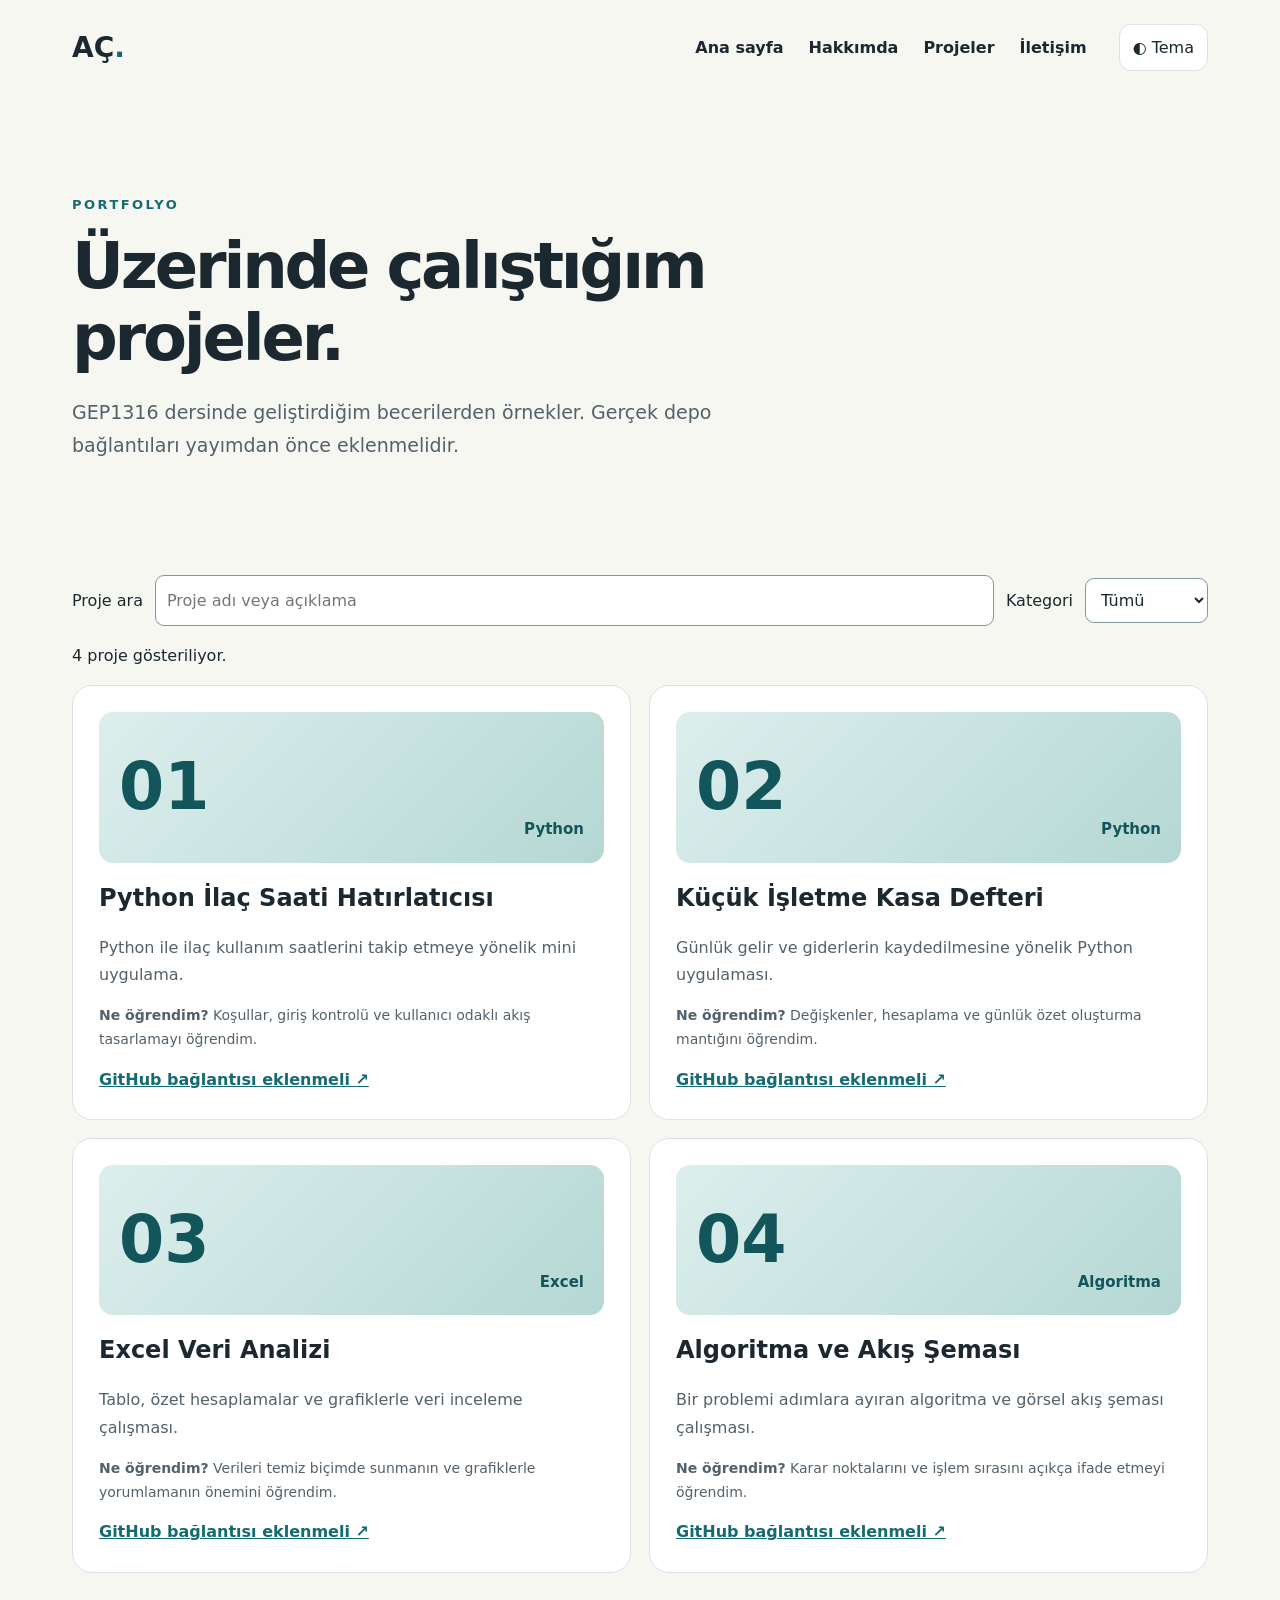
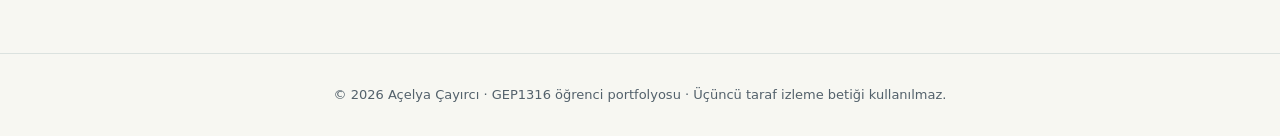
==== projeler.html @ 8b23d7c6 "Add files via upload" ====
<!doctype html><html lang="tr"><head><meta charset="utf-8"><meta name="viewport" content="width=device-width,initial-scale=1"><meta name="description" content="Açelya Çayırcı, eczacılık ve dijital okuryazarlık portfolyosu"><title>Projeler | Açelya Çayırcı</title><link rel="stylesheet" href="style.css"></head><body><a class="skip" href="#main">İçeriğe geç</a><header class="top"><a class="logo" href="index.html">AÇ<span>.</span></a><button id="menu" class="menu" aria-expanded="false" aria-controls="nav">☰ <span class="sr">Menüyü aç</span></button><nav id="nav" aria-label="Ana menü"><a href="index.html">Ana sayfa</a><a href="hakkimda.html">Hakkımda</a><a href="projeler.html">Projeler</a><a href="iletisim.html">İletişim</a></nav><button id="theme" aria-label="Karanlık modu aç">◐ Tema</button></header><main id="main"><section class="pagehead"><p class="eyebrow">PORTFOLYO</p><h1>Üzerinde çalıştığım projeler.</h1><p class="lead">GEP1316 dersinde geliştirdiğim becerilerden örnekler. Gerçek depo bağlantıları yayımdan önce eklenmelidir.</p></section><section class="section"><div class="filters"><label for="search">Proje ara</label><input id="search" type="search" placeholder="Proje adı veya açıklama"><label for="filter">Kategori</label><select id="filter"><option value="all">Tümü</option><option value="python">Python</option><option value="excel">Excel</option><option value="algoritma">Algoritma</option></select></div><p id="count" role="status" aria-live="polite"></p><div class="cards projects"><article class="card project" data-category="python" data-search="python i̇laç saati hatırlatıcısı python ile ilaç kullanım saatlerini takip etmeye yönelik mini uygulama."><div class="project-art" role="img" aria-label="Python İlaç Saati Hatırlatıcısı projesi için Python temalı grafik">01<small>Python</small></div><h2>Python İlaç Saati Hatırlatıcısı</h2><p>Python ile ilaç kullanım saatlerini takip etmeye yönelik mini uygulama.</p><p class="learn"><strong>Ne öğrendim?</strong> Koşullar, giriş kontrolü ve kullanıcı odaklı akış tasarlamayı öğrendim.</p><a class="link" href="https://github.com/" target="_blank" rel="noopener noreferrer" aria-label="Python İlaç Saati Hatırlatıcısı için GitHub ana sayfasını aç (proje bağlantısı henüz eklenmedi)">GitHub bağlantısı eklenmeli ↗</a></article><article class="card project" data-category="python" data-search="küçük i̇şletme kasa defteri günlük gelir ve giderlerin kaydedilmesine yönelik python uygulaması."><div class="project-art" role="img" aria-label="Küçük İşletme Kasa Defteri projesi için Python temalı grafik">02<small>Python</small></div><h2>Küçük İşletme Kasa Defteri</h2><p>Günlük gelir ve giderlerin kaydedilmesine yönelik Python uygulaması.</p><p class="learn"><strong>Ne öğrendim?</strong> Değişkenler, hesaplama ve günlük özet oluşturma mantığını öğrendim.</p><a class="link" href="https://github.com/" target="_blank" rel="noopener noreferrer" aria-label="Küçük İşletme Kasa Defteri için GitHub ana sayfasını aç (proje bağlantısı henüz eklenmedi)">GitHub bağlantısı eklenmeli ↗</a></article><article class="card project" data-category="excel" data-search="excel veri analizi tablo, özet hesaplamalar ve grafiklerle veri inceleme çalışması."><div class="project-art" role="img" aria-label="Excel Veri Analizi projesi için Excel temalı grafik">03<small>Excel</small></div><h2>Excel Veri Analizi</h2><p>Tablo, özet hesaplamalar ve grafiklerle veri inceleme çalışması.</p><p class="learn"><strong>Ne öğrendim?</strong> Verileri temiz biçimde sunmanın ve grafiklerle yorumlamanın önemini öğrendim.</p><a class="link" href="https://github.com/" target="_blank" rel="noopener noreferrer" aria-label="Excel Veri Analizi için GitHub ana sayfasını aç (proje bağlantısı henüz eklenmedi)">GitHub bağlantısı eklenmeli ↗</a></article><article class="card project" data-category="algoritma" data-search="algoritma ve akış şeması bir problemi adımlara ayıran algoritma ve görsel akış şeması çalışması."><div class="project-art" role="img" aria-label="Algoritma ve Akış Şeması projesi için Algoritma temalı grafik">04<small>Algoritma</small></div><h2>Algoritma ve Akış Şeması</h2><p>Bir problemi adımlara ayıran algoritma ve görsel akış şeması çalışması.</p><p class="learn"><strong>Ne öğrendim?</strong> Karar noktalarını ve işlem sırasını açıkça ifade etmeyi öğrendim.</p><a class="link" href="https://github.com/" target="_blank" rel="noopener noreferrer" aria-label="Algoritma ve Akış Şeması için GitHub ana sayfasını aç (proje bağlantısı henüz eklenmedi)">GitHub bağlantısı eklenmeli ↗</a></article></div><p id="empty" hidden>Aramanızla eşleşen proje bulunamadı.</p></section></main><footer>© 2026 Açelya Çayırcı · GEP1316 öğrenci portfolyosu · Üçüncü taraf izleme betiği kullanılmaz.</footer><script src="script.js" defer></script></body></html>
---- style.css ----
:root{--bg:#f7f7f2;--surface:#fff;--ink:#1b2830;--muted:#53616b;--accent:#156b72;--line:#dbe2df;--focus:#c26c13}*{box-sizing:border-box}html{scroll-behavior:smooth}body{margin:0;background:var(--bg);color:var(--ink);font:16px/1.7 system-ui,-apple-system,"Segoe UI",sans-serif}body.dark{--bg:#111d24;--surface:#1b2b34;--ink:#f3f7f7;--muted:#c2d1d3;--accent:#86dce0;--line:#39515a;--focus:#f4b969}a{color:var(--accent)}a:focus-visible,button:focus-visible,input:focus-visible,textarea:focus-visible,select:focus-visible{outline:3px solid var(--focus);outline-offset:3px}.skip{position:absolute;top:-100px;left:15px;background:var(--surface);padding:10px;z-index:9}.skip:focus{top:10px}.top{max-width:1200px;margin:auto;padding:24px 32px;display:flex;align-items:center;gap:32px}.logo{font-size:28px;font-weight:900;text-decoration:none;color:var(--ink)}.logo span{color:var(--accent)}nav{display:flex;gap:25px;margin-left:auto}nav a{text-decoration:none;color:var(--ink);font-weight:600}nav a:hover{text-decoration:underline}button{cursor:pointer;font:inherit}#theme,.menu{border:1px solid var(--line);background:var(--surface);color:var(--ink);padding:9px 13px;border-radius:12px}.menu{display:none}main{max-width:1200px;margin:auto;padding:20px 32px 80px}.hero{min-height:540px;display:grid;grid-template-columns:1.5fr 1fr;gap:70px;align-items:center}.eyebrow{font-size:13px;letter-spacing:.19em;font-weight:800;color:var(--accent)}h1{font-size:clamp(38px,5vw,70px);line-height:1.13;letter-spacing:-.05em;margin:14px 0 22px}h1 em{font-style:normal;color:var(--accent)}h2{line-height:1.3}.lead{font-size:19px;color:var(--muted);max-width:690px}.actions{display:flex;gap:12px;flex-wrap:wrap;margin-top:28px}.btn{display:inline-block;border:2px solid var(--accent);background:var(--accent);color:var(--bg);border-radius:12px;padding:11px 21px;font-weight:700;text-decoration:none}.secondary{background:transparent;color:var(--accent)}.avatar{aspect-ratio:1;background:linear-gradient(135deg,#0f616a,#69b8a7);border-radius:40% 60% 60% 40%;display:grid;place-items:center;color:white;font-size:clamp(70px,11vw,150px);font-weight:800;position:relative}.avatar span{position:absolute;bottom:12%;right:18%;font-size:40px}.section{margin-top:65px}.cards{display:grid;grid-template-columns:repeat(3,1fr);gap:18px}.card{background:var(--surface);border:1px solid var(--line);border-radius:20px;padding:26px;min-width:0}.card p{color:var(--muted)}.symbol{font-size:40px;color:var(--accent)}.pagehead{padding:65px 0 30px;max-width:800px}.two{display:grid;grid-template-columns:1fr 1fr;gap:40px}.projects{grid-template-columns:repeat(2,1fr)}.project-art{background:linear-gradient(135deg,#dcefed,#b5d7d3);color:#12565c;min-height:145px;border-radius:14px;padding:20px;display:flex;align-items:end;justify-content:space-between;font-size:65px;font-weight:800}.project-art small{font-size:15px}.learn{font-size:14px}.filters{display:flex;align-items:center;gap:12px;flex-wrap:wrap}.filters input{flex:1;min-width:170px}input,textarea,select{width:100%;padding:11px;border:1px solid #85969c;border-radius:9px;background:var(--surface);color:var(--ink);font:inherit}.filters select{width:auto}form label{display:block;margin-top:13px;font-weight:700}form .btn{margin-top:18px}.privacy{font-size:13px;color:var(--muted)}.link{font-weight:700}footer{border-top:1px solid var(--line);padding:30px;text-align:center;color:var(--muted);font-size:13px}.sr{position:absolute;width:1px;height:1px;overflow:hidden;clip:rect(0,0,0,0)}[hidden]{display:none!important}@media(max-width:850px){.hero{gap:30px;min-height:400px}.cards{grid-template-columns:repeat(2,1fr)}.two{grid-template-columns:1fr}nav{gap:12px}}@media(max-width:600px){.top{padding:16px;flex-wrap:wrap;gap:12px}.menu{display:block;margin-left:auto}nav{display:none;order:5;width:100%;flex-direction:column;gap:0;background:var(--surface);border-radius:12px;padding:10px}nav.open{display:flex}nav a{padding:10px}main{padding:15px 18px 60px}.hero{grid-template-columns:1fr;gap:25px;padding-top:35px}.avatar{max-width:240px;margin:auto;width:100%}.cards,.projects{grid-template-columns:1fr}.pagehead{padding:30px 0}.section{margin-top:35px}}
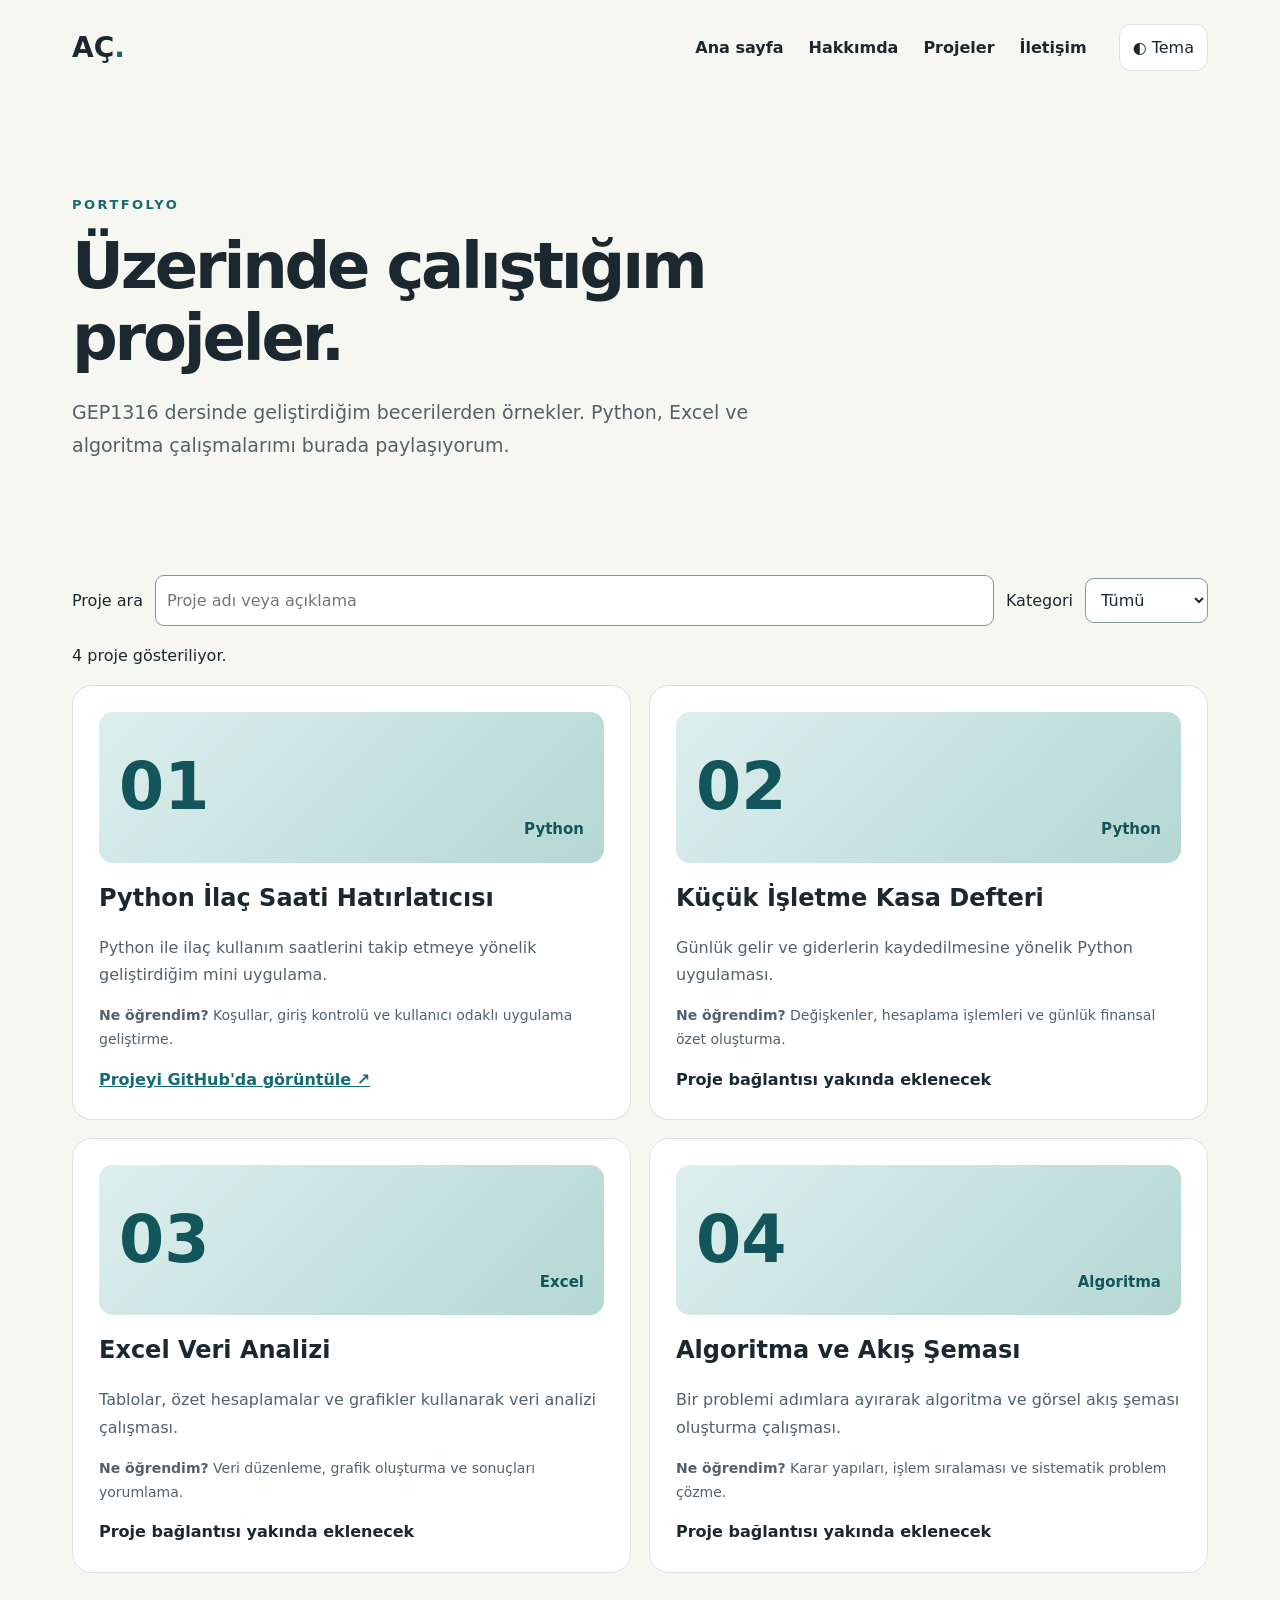
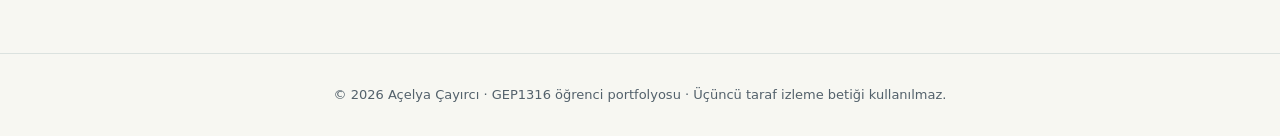
==== commit a19fced7: "Revise projeler.html with project details and links Updated project descriptions and added links for" ====
--- a/projeler.html
+++ b/projeler.html
@@ -1 +1,148 @@
-<!doctype html><html lang="tr"><head><meta charset="utf-8"><meta name="viewport" content="width=device-width,initial-scale=1"><meta name="description" content="Açelya Çayırcı, eczacılık ve dijital okuryazarlık portfolyosu"><title>Projeler | Açelya Çayırcı</title><link rel="stylesheet" href="style.css"></head><body><a class="skip" href="#main">İçeriğe geç</a><header class="top"><a class="logo" href="index.html">AÇ<span>.</span></a><button id="menu" class="menu" aria-expanded="false" aria-controls="nav">☰ <span class="sr">Menüyü aç</span></button><nav id="nav" aria-label="Ana menü"><a href="index.html">Ana sayfa</a><a href="hakkimda.html">Hakkımda</a><a href="projeler.html">Projeler</a><a href="iletisim.html">İletişim</a></nav><button id="theme" aria-label="Karanlık modu aç">◐ Tema</button></header><main id="main"><section class="pagehead"><p class="eyebrow">PORTFOLYO</p><h1>Üzerinde çalıştığım projeler.</h1><p class="lead">GEP1316 dersinde geliştirdiğim becerilerden örnekler. Gerçek depo bağlantıları yayımdan önce eklenmelidir.</p></section><section class="section"><div class="filters"><label for="search">Proje ara</label><input id="search" type="search" placeholder="Proje adı veya açıklama"><label for="filter">Kategori</label><select id="filter"><option value="all">Tümü</option><option value="python">Python</option><option value="excel">Excel</option><option value="algoritma">Algoritma</option></select></div><p id="count" role="status" aria-live="polite"></p><div class="cards projects"><article class="card project" data-category="python" data-search="python i̇laç saati hatırlatıcısı python ile ilaç kullanım saatlerini takip etmeye yönelik mini uygulama."><div class="project-art" role="img" aria-label="Python İlaç Saati Hatırlatıcısı projesi için Python temalı grafik">01<small>Python</small></div><h2>Python İlaç Saati Hatırlatıcısı</h2><p>Python ile ilaç kullanım saatlerini takip etmeye yönelik mini uygulama.</p><p class="learn"><strong>Ne öğrendim?</strong> Koşullar, giriş kontrolü ve kullanıcı odaklı akış tasarlamayı öğrendim.</p><a class="link" href="https://github.com/" target="_blank" rel="noopener noreferrer" aria-label="Python İlaç Saati Hatırlatıcısı için GitHub ana sayfasını aç (proje bağlantısı henüz eklenmedi)">GitHub bağlantısı eklenmeli ↗</a></article><article class="card project" data-category="python" data-search="küçük i̇şletme kasa defteri günlük gelir ve giderlerin kaydedilmesine yönelik python uygulaması."><div class="project-art" role="img" aria-label="Küçük İşletme Kasa Defteri projesi için Python temalı grafik">02<small>Python</small></div><h2>Küçük İşletme Kasa Defteri</h2><p>Günlük gelir ve giderlerin kaydedilmesine yönelik Python uygulaması.</p><p class="learn"><strong>Ne öğrendim?</strong> Değişkenler, hesaplama ve günlük özet oluşturma mantığını öğrendim.</p><a class="link" href="https://github.com/" target="_blank" rel="noopener noreferrer" aria-label="Küçük İşletme Kasa Defteri için GitHub ana sayfasını aç (proje bağlantısı henüz eklenmedi)">GitHub bağlantısı eklenmeli ↗</a></article><article class="card project" data-category="excel" data-search="excel veri analizi tablo, özet hesaplamalar ve grafiklerle veri inceleme çalışması."><div class="project-art" role="img" aria-label="Excel Veri Analizi projesi için Excel temalı grafik">03<small>Excel</small></div><h2>Excel Veri Analizi</h2><p>Tablo, özet hesaplamalar ve grafiklerle veri inceleme çalışması.</p><p class="learn"><strong>Ne öğrendim?</strong> Verileri temiz biçimde sunmanın ve grafiklerle yorumlamanın önemini öğrendim.</p><a class="link" href="https://github.com/" target="_blank" rel="noopener noreferrer" aria-label="Excel Veri Analizi için GitHub ana sayfasını aç (proje bağlantısı henüz eklenmedi)">GitHub bağlantısı eklenmeli ↗</a></article><article class="card project" data-category="algoritma" data-search="algoritma ve akış şeması bir problemi adımlara ayıran algoritma ve görsel akış şeması çalışması."><div class="project-art" role="img" aria-label="Algoritma ve Akış Şeması projesi için Algoritma temalı grafik">04<small>Algoritma</small></div><h2>Algoritma ve Akış Şeması</h2><p>Bir problemi adımlara ayıran algoritma ve görsel akış şeması çalışması.</p><p class="learn"><strong>Ne öğrendim?</strong> Karar noktalarını ve işlem sırasını açıkça ifade etmeyi öğrendim.</p><a class="link" href="https://github.com/" target="_blank" rel="noopener noreferrer" aria-label="Algoritma ve Akış Şeması için GitHub ana sayfasını aç (proje bağlantısı henüz eklenmedi)">GitHub bağlantısı eklenmeli ↗</a></article></div><p id="empty" hidden>Aramanızla eşleşen proje bulunamadı.</p></section></main><footer>© 2026 Açelya Çayırcı · GEP1316 öğrenci portfolyosu · Üçüncü taraf izleme betiği kullanılmaz.</footer><script src="script.js" defer></script></body></html>+
+<!doctype html>
+<html lang="tr">
+<head>
+  <meta charset="utf-8">
+  <meta name="viewport" content="width=device-width, initial-scale=1">
+  <meta name="description" content="Açelya Çayırcı, eczacılık ve dijital okuryazarlık portfolyosu">
+  <title>Projeler | Açelya Çayırcı</title>
+  <link rel="stylesheet" href="style.css">
+</head>
+<body>
+  <a class="skip" href="#main">İçeriğe geç</a>
+
+  <header class="top">
+    <a class="logo" href="index.html">AÇ<span>.</span></a>
+    <button id="menu" class="menu" aria-expanded="false" aria-controls="nav">
+      ☰ <span class="sr">Menüyü aç</span>
+    </button>
+    <nav id="nav" aria-label="Ana menü">
+      <a href="index.html">Ana sayfa</a>
+      <a href="hakkimda.html">Hakkımda</a>
+      <a href="projeler.html">Projeler</a>
+      <a href="iletisim.html">İletişim</a>
+    </nav>
+    <button id="theme" aria-label="Karanlık modu aç">◐ Tema</button>
+  </header>
+
+  <main id="main">
+    <section class="pagehead">
+      <p class="eyebrow">PORTFOLYO</p>
+      <h1>Üzerinde çalıştığım projeler.</h1>
+      <p class="lead">
+        GEP1316 dersinde geliştirdiğim becerilerden örnekler.
+        Python, Excel ve algoritma çalışmalarımı burada paylaşıyorum.
+      </p>
+    </section>
+
+    <section class="section">
+      <div class="filters">
+        <label for="search">Proje ara</label>
+        <input id="search" type="search" placeholder="Proje adı veya açıklama">
+
+        <label for="filter">Kategori</label>
+        <select id="filter">
+          <option value="all">Tümü</option>
+          <option value="python">Python</option>
+          <option value="excel">Excel</option>
+          <option value="algoritma">Algoritma</option>
+        </select>
+      </div>
+
+      <p id="count" role="status" aria-live="polite"></p>
+
+      <div class="cards projects">
+
+        <article class="card project" data-category="python"
+          data-search="python ilaç saati hatırlatıcısı ilaç kullanım saatleri uygulaması">
+          <div class="project-art" role="img" aria-label="Python projesi">
+            01<small>Python</small>
+          </div>
+          <h2>Python İlaç Saati Hatırlatıcısı</h2>
+          <p>
+            Python ile ilaç kullanım saatlerini takip etmeye
+            yönelik geliştirdiğim mini uygulama.
+          </p>
+          <p class="learn">
+            <strong>Ne öğrendim?</strong>
+            Koşullar, giriş kontrolü ve kullanıcı odaklı
+            uygulama geliştirme.
+          </p>
+          <a class="link"
+             href="https://github.com/acelya1213/GEP1316-Ilac-Hatirlatici"
+             target="_blank"
+             rel="noopener noreferrer">
+            Projeyi GitHub'da görüntüle ↗
+          </a>
+        </article>
+
+        <article class="card project" data-category="python"
+          data-search="küçük işletme kasa defteri gelir gider python">
+          <div class="project-art" role="img" aria-label="Python kasa defteri projesi">
+            02<small>Python</small>
+          </div>
+          <h2>Küçük İşletme Kasa Defteri</h2>
+          <p>
+            Günlük gelir ve giderlerin kaydedilmesine
+            yönelik Python uygulaması.
+          </p>
+          <p class="learn">
+            <strong>Ne öğrendim?</strong>
+            Değişkenler, hesaplama işlemleri ve günlük
+            finansal özet oluşturma.
+          </p>
+          <span class="link">Proje bağlantısı yakında eklenecek</span>
+        </article>
+
+        <article class="card project" data-category="excel"
+          data-search="excel veri analizi grafik tablo hesaplama">
+          <div class="project-art" role="img" aria-label="Excel projesi">
+            03<small>Excel</small>
+          </div>
+          <h2>Excel Veri Analizi</h2>
+          <p>
+            Tablolar, özet hesaplamalar ve grafikler
+            kullanarak veri analizi çalışması.
+          </p>
+          <p class="learn">
+            <strong>Ne öğrendim?</strong>
+            Veri düzenleme, grafik oluşturma ve
+            sonuçları yorumlama.
+          </p>
+          <span class="link">Proje bağlantısı yakında eklenecek</span>
+        </article>
+
+        <article class="card project" data-category="algoritma"
+          data-search="algoritma akış şeması problem çözme">
+          <div class="project-art" role="img" aria-label="Algoritma projesi">
+            04<small>Algoritma</small>
+          </div>
+          <h2>Algoritma ve Akış Şeması</h2>
+          <p>
+            Bir problemi adımlara ayırarak algoritma
+            ve görsel akış şeması oluşturma çalışması.
+          </p>
+          <p class="learn">
+            <strong>Ne öğrendim?</strong>
+            Karar yapıları, işlem sıralaması ve
+            sistematik problem çözme.
+          </p>
+          <span class="link">Proje bağlantısı yakında eklenecek</span>
+        </article>
+
+      </div>
+
+      <p id="empty" hidden>
+        Aramanızla eşleşen proje bulunamadı.
+      </p>
+    </section>
+  </main>
+
+  <footer>
+    © 2026 Açelya Çayırcı · GEP1316 öğrenci portfolyosu ·
+    Üçüncü taraf izleme betiği kullanılmaz.
+  </footer>
+
+  <script src="script.js" defer></script>
+</body>
+</html>
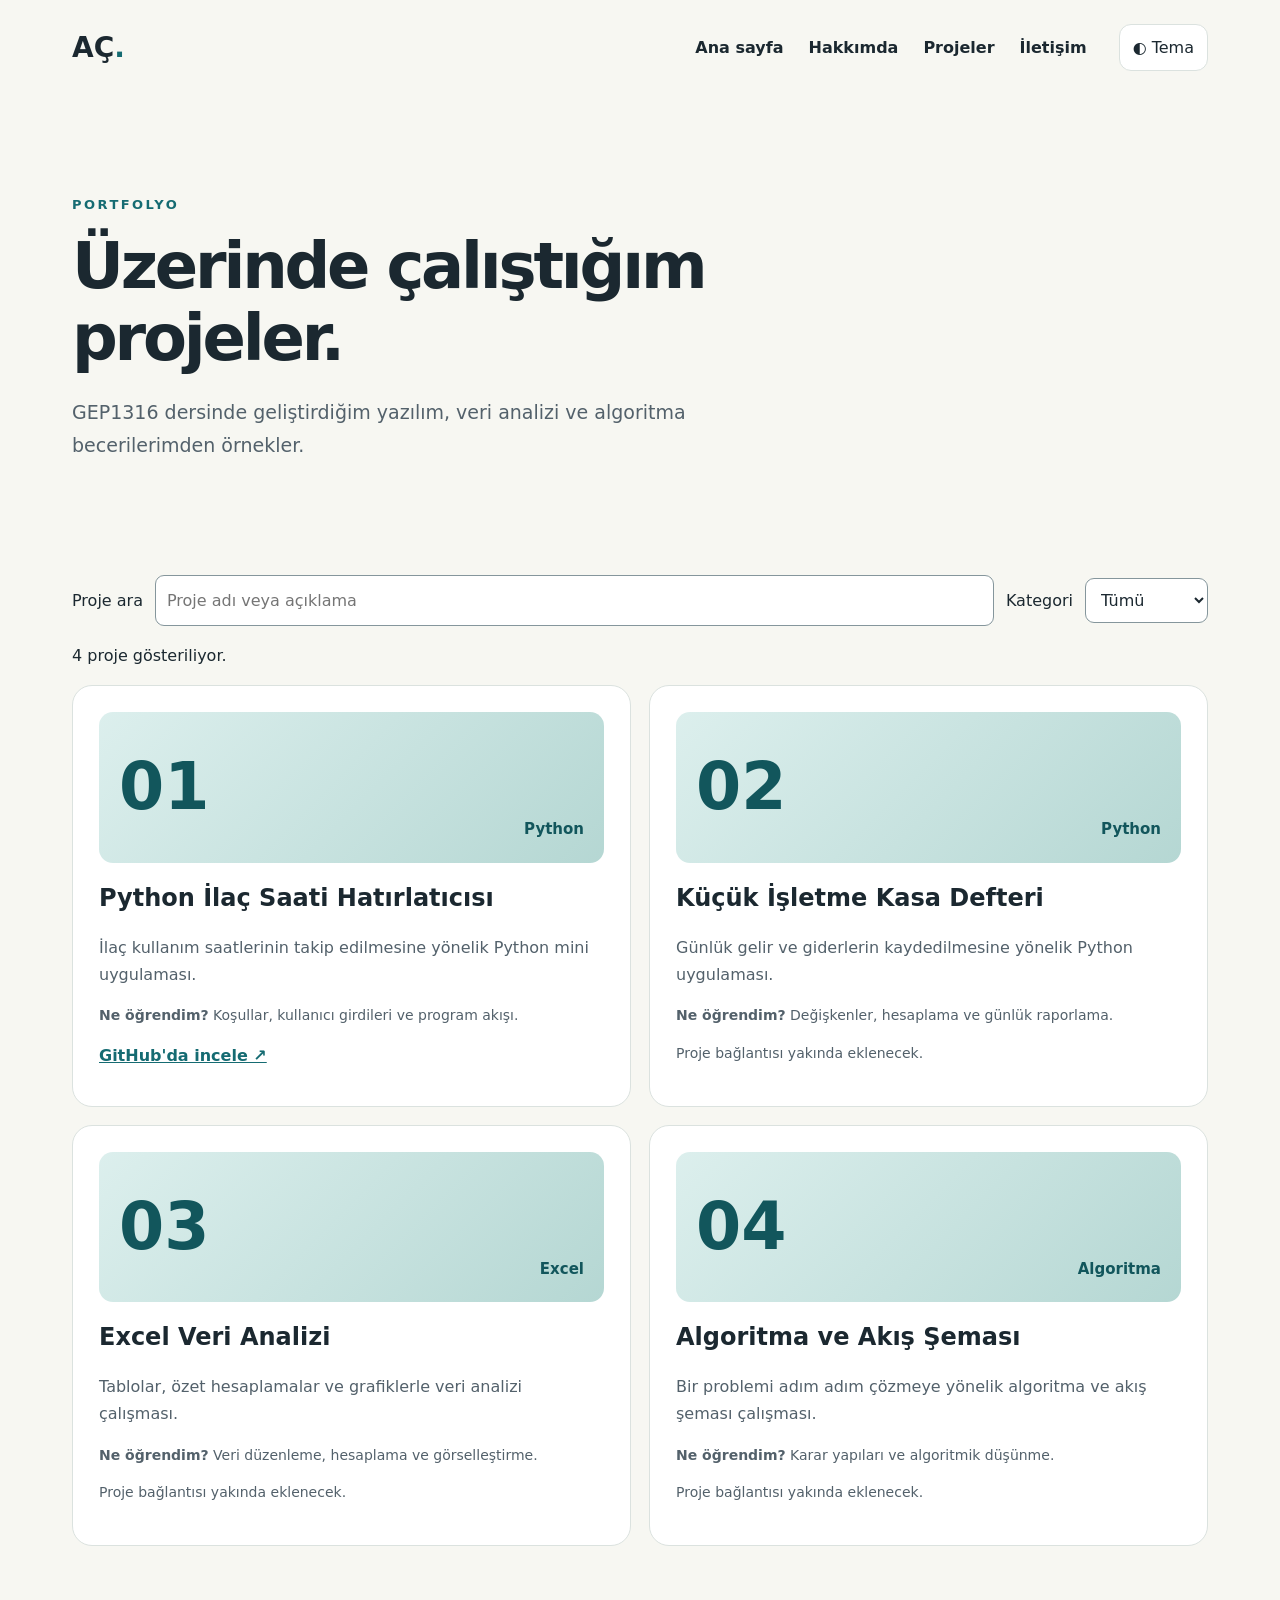
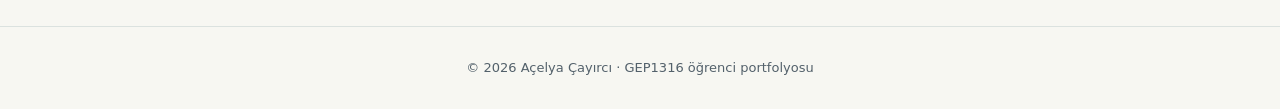
==== commit ff459b9d: "Update project descriptions and HTML structure" ====
--- a/projeler.html
+++ b/projeler.html
@@ -4,7 +4,7 @@
 <head>
   <meta charset="utf-8">
   <meta name="viewport" content="width=device-width, initial-scale=1">
-  <meta name="description" content="Açelya Çayırcı, eczacılık ve dijital okuryazarlık portfolyosu">
+  <meta name="description" content="Açelya Çayırcı proje portfolyosu">
   <title>Projeler | Açelya Çayırcı</title>
   <link rel="stylesheet" href="style.css">
 </head>
@@ -13,9 +13,7 @@
 
   <header class="top">
     <a class="logo" href="index.html">AÇ<span>.</span></a>
-    <button id="menu" class="menu" aria-expanded="false" aria-controls="nav">
-      ☰ <span class="sr">Menüyü aç</span>
-    </button>
+    <button id="menu" class="menu" aria-expanded="false" aria-controls="nav">☰ <span class="sr">Menüyü aç</span></button>
     <nav id="nav" aria-label="Ana menü">
       <a href="index.html">Ana sayfa</a>
       <a href="hakkimda.html">Hakkımda</a>
@@ -29,17 +27,13 @@
     <section class="pagehead">
       <p class="eyebrow">PORTFOLYO</p>
       <h1>Üzerinde çalıştığım projeler.</h1>
-      <p class="lead">
-        GEP1316 dersinde geliştirdiğim becerilerden örnekler.
-        Python, Excel ve algoritma çalışmalarımı burada paylaşıyorum.
-      </p>
+      <p class="lead">GEP1316 dersinde geliştirdiğim yazılım, veri analizi ve algoritma becerilerimden örnekler.</p>
     </section>
 
     <section class="section">
       <div class="filters">
         <label for="search">Proje ara</label>
         <input id="search" type="search" placeholder="Proje adı veya açıklama">
-
         <label for="filter">Kategori</label>
         <select id="filter">
           <option value="all">Tümü</option>
@@ -52,97 +46,44 @@
       <p id="count" role="status" aria-live="polite"></p>
 
       <div class="cards projects">
-
-        <article class="card project" data-category="python"
-          data-search="python ilaç saati hatırlatıcısı ilaç kullanım saatleri uygulaması">
-          <div class="project-art" role="img" aria-label="Python projesi">
-            01<small>Python</small>
-          </div>
+        <article class="card project" data-category="python" data-search="python ilaç saati hatırlatıcısı">
+          <div class="project-art">01<small>Python</small></div>
           <h2>Python İlaç Saati Hatırlatıcısı</h2>
-          <p>
-            Python ile ilaç kullanım saatlerini takip etmeye
-            yönelik geliştirdiğim mini uygulama.
-          </p>
-          <p class="learn">
-            <strong>Ne öğrendim?</strong>
-            Koşullar, giriş kontrolü ve kullanıcı odaklı
-            uygulama geliştirme.
-          </p>
-          <a class="link"
-             href="https://github.com/acelya1213/GEP1316-Ilac-Hatirlatici"
-             target="_blank"
-             rel="noopener noreferrer">
-            Projeyi GitHub'da görüntüle ↗
-          </a>
+          <p>İlaç kullanım saatlerinin takip edilmesine yönelik Python mini uygulaması.</p>
+          <p class="learn"><strong>Ne öğrendim?</strong> Koşullar, kullanıcı girdileri ve program akışı.</p>
+          <a class="link" href="https://github.com/acelya1213/GEP1316-Ilac-Hatirlatici" target="_blank" rel="noopener noreferrer">GitHub'da incele ↗</a>
         </article>
 
-        <article class="card project" data-category="python"
-          data-search="küçük işletme kasa defteri gelir gider python">
-          <div class="project-art" role="img" aria-label="Python kasa defteri projesi">
-            02<small>Python</small>
-          </div>
+        <article class="card project" data-category="python" data-search="küçük işletme kasa defteri">
+          <div class="project-art">02<small>Python</small></div>
           <h2>Küçük İşletme Kasa Defteri</h2>
-          <p>
-            Günlük gelir ve giderlerin kaydedilmesine
-            yönelik Python uygulaması.
-          </p>
-          <p class="learn">
-            <strong>Ne öğrendim?</strong>
-            Değişkenler, hesaplama işlemleri ve günlük
-            finansal özet oluşturma.
-          </p>
-          <span class="link">Proje bağlantısı yakında eklenecek</span>
+          <p>Günlük gelir ve giderlerin kaydedilmesine yönelik Python uygulaması.</p>
+          <p class="learn"><strong>Ne öğrendim?</strong> Değişkenler, hesaplama ve günlük raporlama.</p>
+          <p class="learn">Proje bağlantısı yakında eklenecek.</p>
         </article>
 
-        <article class="card project" data-category="excel"
-          data-search="excel veri analizi grafik tablo hesaplama">
-          <div class="project-art" role="img" aria-label="Excel projesi">
-            03<small>Excel</small>
-          </div>
+        <article class="card project" data-category="excel" data-search="excel veri analizi">
+          <div class="project-art">03<small>Excel</small></div>
           <h2>Excel Veri Analizi</h2>
-          <p>
-            Tablolar, özet hesaplamalar ve grafikler
-            kullanarak veri analizi çalışması.
-          </p>
-          <p class="learn">
-            <strong>Ne öğrendim?</strong>
-            Veri düzenleme, grafik oluşturma ve
-            sonuçları yorumlama.
-          </p>
-          <span class="link">Proje bağlantısı yakında eklenecek</span>
+          <p>Tablolar, özet hesaplamalar ve grafiklerle veri analizi çalışması.</p>
+          <p class="learn"><strong>Ne öğrendim?</strong> Veri düzenleme, hesaplama ve görselleştirme.</p>
+          <p class="learn">Proje bağlantısı yakında eklenecek.</p>
         </article>
 
-        <article class="card project" data-category="algoritma"
-          data-search="algoritma akış şeması problem çözme">
-          <div class="project-art" role="img" aria-label="Algoritma projesi">
-            04<small>Algoritma</small>
-          </div>
+        <article class="card project" data-category="algoritma" data-search="algoritma akış şeması">
+          <div class="project-art">04<small>Algoritma</small></div>
           <h2>Algoritma ve Akış Şeması</h2>
-          <p>
-            Bir problemi adımlara ayırarak algoritma
-            ve görsel akış şeması oluşturma çalışması.
-          </p>
-          <p class="learn">
-            <strong>Ne öğrendim?</strong>
-            Karar yapıları, işlem sıralaması ve
-            sistematik problem çözme.
-          </p>
-          <span class="link">Proje bağlantısı yakında eklenecek</span>
+          <p>Bir problemi adım adım çözmeye yönelik algoritma ve akış şeması çalışması.</p>
+          <p class="learn"><strong>Ne öğrendim?</strong> Karar yapıları ve algoritmik düşünme.</p>
+          <p class="learn">Proje bağlantısı yakında eklenecek.</p>
         </article>
-
       </div>
 
-      <p id="empty" hidden>
-        Aramanızla eşleşen proje bulunamadı.
-      </p>
+      <p id="empty" hidden>Aramanızla eşleşen proje bulunamadı.</p>
     </section>
   </main>
 
-  <footer>
-    © 2026 Açelya Çayırcı · GEP1316 öğrenci portfolyosu ·
-    Üçüncü taraf izleme betiği kullanılmaz.
-  </footer>
-
+  <footer>© 2026 Açelya Çayırcı · GEP1316 öğrenci portfolyosu</footer>
   <script src="script.js" defer></script>
 </body>
 </html>
